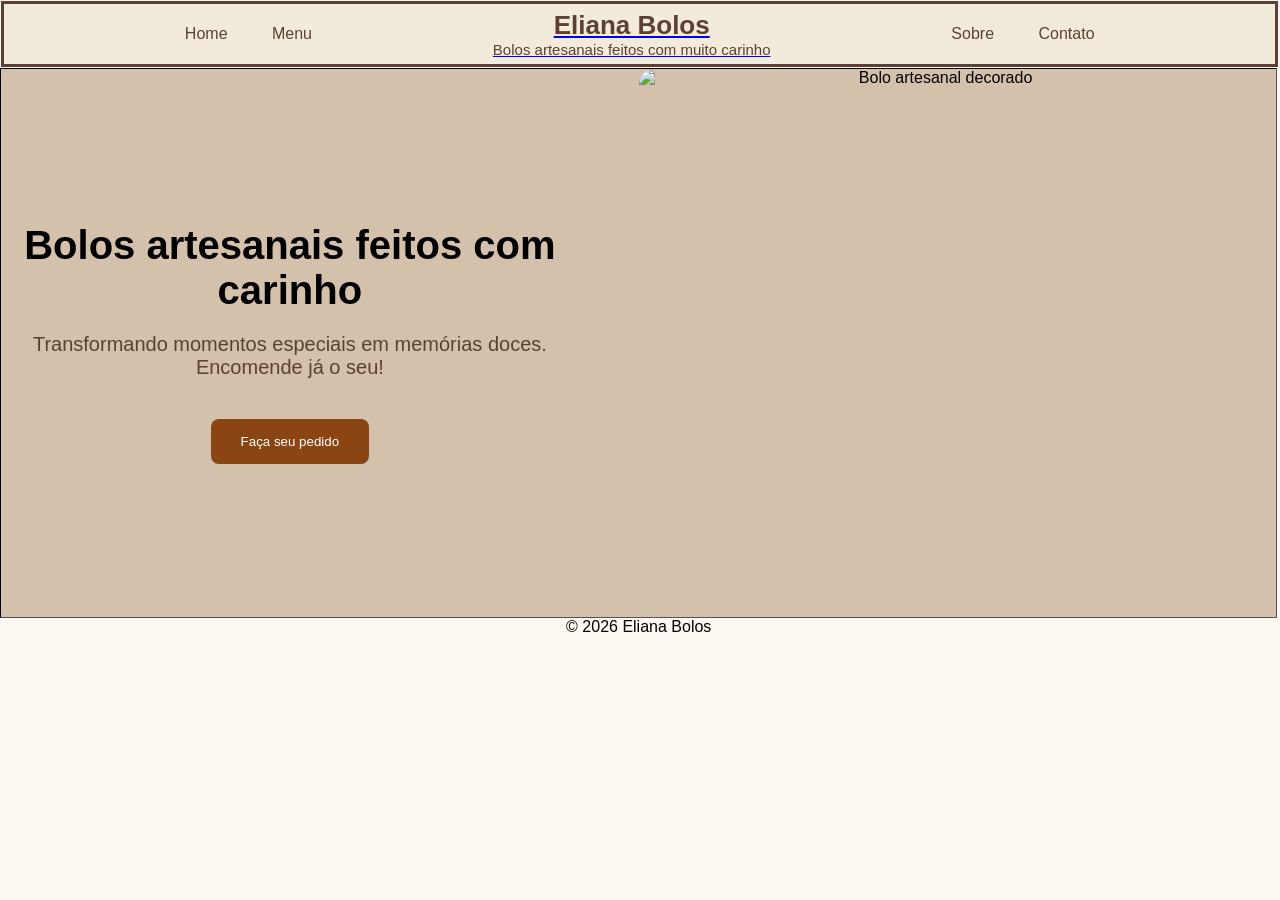
==== index.html @ c2b419b4 "Ajustes na hero section" ====
<!DOCTYPE html>
<html lang="pt-br">
<head>
    <meta charset="UTF-8">
    <meta name="viewport" content="width=device-width, initial-scale=1.0">
    <title>Eliana Bolos</title>
    <link rel="stylesheet" href="style.css">
</head>
<body>
    <header>
        <nav>
            <ul>
                <li>Home</li>
                <li>Menu</li>
            </ul>

            <div>
                <a href="index.html">
                <h1>Eliana Bolos</h1>
                <p id="subtitulo-menu">Bolos artesanais feitos com muito carinho</p>
                </a>
            </div>

            <ul>
                <li>Sobre</li>
                <li>Contato</li>
            </ul>
        </nav>
    </header>
    
    <main>

        <section class="hero">

            <div class="hero-text">

                <h2>Bolos artesanais feitos com carinho</h2>

                <p>
                    Transformando momentos especiais em memórias doces. <br>
                    Encomende já o seu!
                </p>

                <button>Faça seu pedido</button>

            </div>

            <img
                    src="https://images.unsplash.com/photo-1578985545062-69928b1d9587"
                    alt="Bolo artesanal decorado">

        </section>
    </main>

    <footer>© 2026 Eliana Bolos</footer>
    <script src="script.js"></script>
</body>
</html>
---- style.css ----
*{
    margin: 0;
    padding: 0;
    box-sizing: border-box;
    max-width: 100%;
}

h1{
    color: #5c4033;
    font-size: 26px;
}

#subtitulo-menu{
    font-size: 15px;
}

h2{
    font-size: 40px;
    margin-bottom: 20px;
}


p{
    color: #5c4033;
    font-size: 20px;
}

body {
    width: 99.8%;
    background-color: #fff8f3;
    font-family: Arial, sans-serif;
    text-align: center;
}

header{
    width: 100%;
    display: flex;
    align-items: center;
    border: 3px solid #5c4033 ;
    margin: 1px;

}

nav{
    height: 60px;
    width: 100%;
    display: flex;
    align-items: center;
    justify-content: space-evenly;
    background-color: #F2EBDB;
    color: #5c4033;

    li{
        display: inline;
        padding: 20px;
    }
}

main{
    width: 100%;
}

section{
    width: 100%;
    height: 550px;
    margin: 0 auto;
    text-align: center;
}

.hero{
    width: 100%;
    background-color: #cfbba2e3;
    display: flex;
    justify-content: space-between;
    align-items: center;
    gap: 60px;
    border: 1px inset black;
}

.hero-text{
    flex: 1;
    width: 50%;

    p , h2 , button {
        margin: 20px;
    }

}

.hero img{
    display: block;
    height: 100%;
    width: 50%;
    padding: 0px 40px 0px 0px;
    border-radius: 16px;
}

button {
  background-color: #8b4513;
  color: white;
  border: none;
  padding: 15px 30px;
  border-radius: 8px;
  cursor: pointer;
}
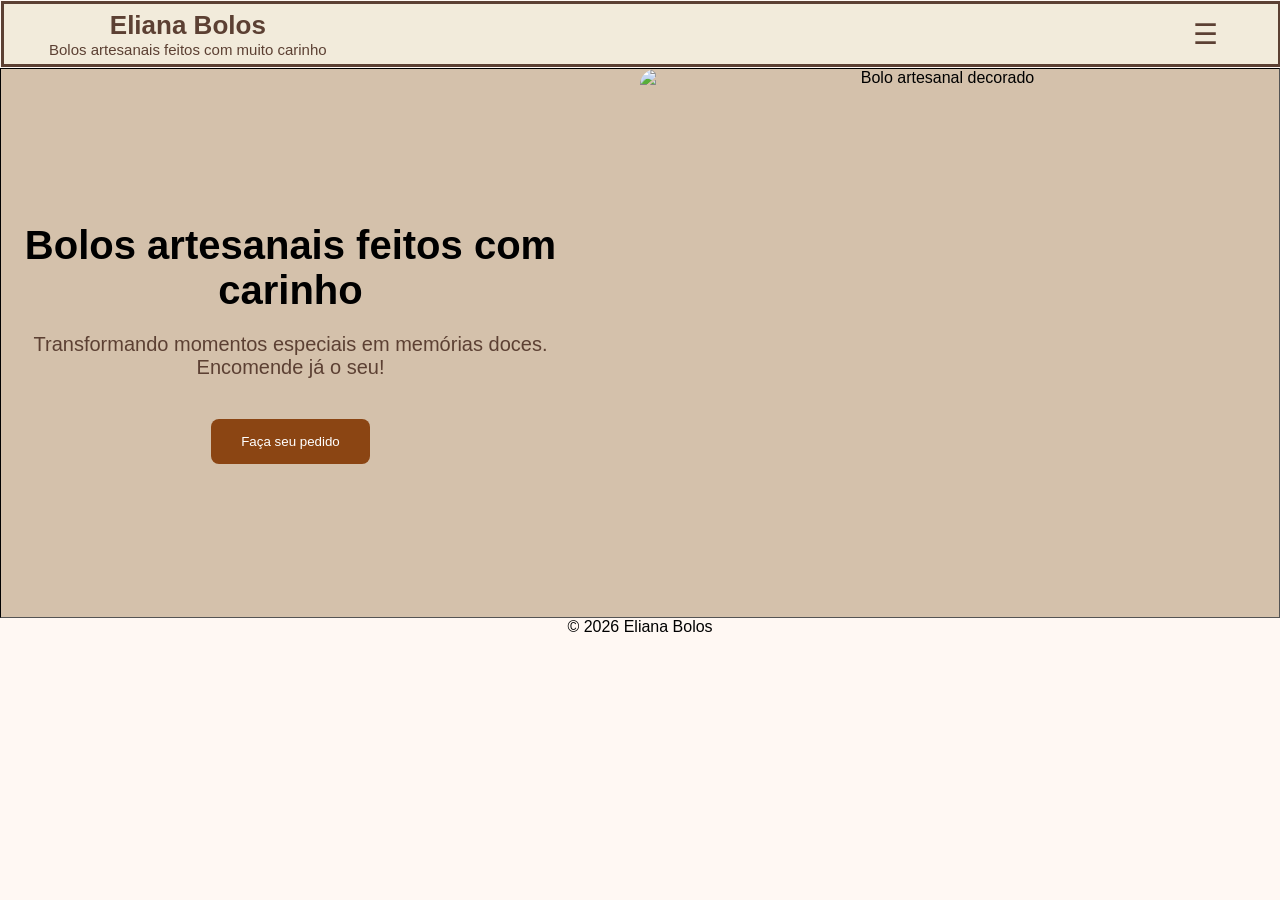
==== commit dac7b425: "Criação e alteração do menu" ====
--- a/index.html
+++ b/index.html
@@ -8,25 +8,32 @@
 </head>
 <body>
     <header>
-        <nav>
-            <ul>
-                <li>Home</li>
-                <li>Menu</li>
-            </ul>
+        <nav class="navbar">
 
-            <div>
+
+            <div class="logo">
                 <a href="index.html">
                 <h1>Eliana Bolos</h1>
                 <p id="subtitulo-menu">Bolos artesanais feitos com muito carinho</p>
                 </a>
             </div>
 
-            <ul>
-                <li>Sobre</li>
-                <li>Contato</li>
-            </ul>
+            <button class="menu-button">☰</button>
+
+            <div class="nav-links">
+
+                <ul>
+                    <li><a href="#">Home</a></li>
+                    <li><a href="#">Menu</a></li>
+                    <li><a href="#">Sobre</a></li>
+                    <li><a href="#">Contato</a></li>
+                </ul>
+
+            </div>
         </nav>
     </header>
+
+    <div class="overlay"></div>
     
     <main>
 
--- a/style.css
+++ b/style.css
@@ -2,16 +2,21 @@
     margin: 0;
     padding: 0;
     box-sizing: border-box;
-    max-width: 100%;
+}
+
+a{
+    text-decoration: none;
+    color: #5c4033;
+    transition: 0.3s;
+}
+
+a:hover{
+    color: #8b4513;;
 }
 
 h1{
     color: #5c4033;
     font-size: 26px;
-}
-
-#subtitulo-menu{
-    font-size: 15px;
 }
 
 h2{
@@ -26,10 +31,13 @@
 }
 
 body {
-    width: 99.8%;
     background-color: #fff8f3;
     font-family: Arial, sans-serif;
     text-align: center;
+}
+
+#subtitulo-menu{
+    font-size: 15px;
 }
 
 header{
@@ -45,15 +53,58 @@
     height: 60px;
     width: 100%;
     display: flex;
-    align-items: center;
-    justify-content: space-evenly;
     background-color: #F2EBDB;
     color: #5c4033;
+}
 
-    li{
-        display: inline;
-        padding: 20px;
-    }
+.logo {
+    display: inline-flex;
+    width: 100%;
+    align-items: center;
+    justify-content: space-between;
+    padding-left: 45px;
+}
+
+.nav-links {
+    display: none;
+}
+
+.nav-links ul {
+    display: flex;
+    gap: 20px;
+    list-style: none;
+}
+
+nav li{
+    display: inline;
+    padding: 20px;
+}
+
+
+button {
+  background-color: #8b4513;
+  color: white;
+  border: none;
+  padding: 15px 30px;
+  border-radius: 8px;
+  cursor: pointer;
+  transition: 0.3s;
+}
+
+button:hover {
+    background-color: #6f3410;
+    transform: scale(1.05s);
+}
+
+.overlay {
+    position: fixed;
+    inset: 0;
+    background-color: rgba(0,0,0,0.4);
+
+    opacity: 0;
+    pointer-events: none;
+
+    transition: 0.3s;
 }
 
 main{
@@ -71,7 +122,7 @@
     width: 100%;
     background-color: #cfbba2e3;
     display: flex;
-    justify-content: space-between;
+    justify-content: space-around;
     align-items: center;
     gap: 60px;
     border: 1px inset black;
@@ -80,11 +131,12 @@
 .hero-text{
     flex: 1;
     width: 50%;
+}
 
-    p , h2 , button {
-        margin: 20px;
-    }
-
+.hero-text p,
+.hero-text h2,
+.hero-text button {
+    margin: 20px;
 }
 
 .hero img{
@@ -95,11 +147,15 @@
     border-radius: 16px;
 }
 
-button {
-  background-color: #8b4513;
-  color: white;
-  border: none;
-  padding: 15px 30px;
-  border-radius: 8px;
-  cursor: pointer;
+
+.menu-button {
+    background: none;
+    border: none;
+    font-size: 28px;
+    color: #5c4033;
+    padding: 10px 10px;
+    margin-left: 20px;
+    position: relative;
+    justify-content: end;
+    margin-right: 50px;
 }
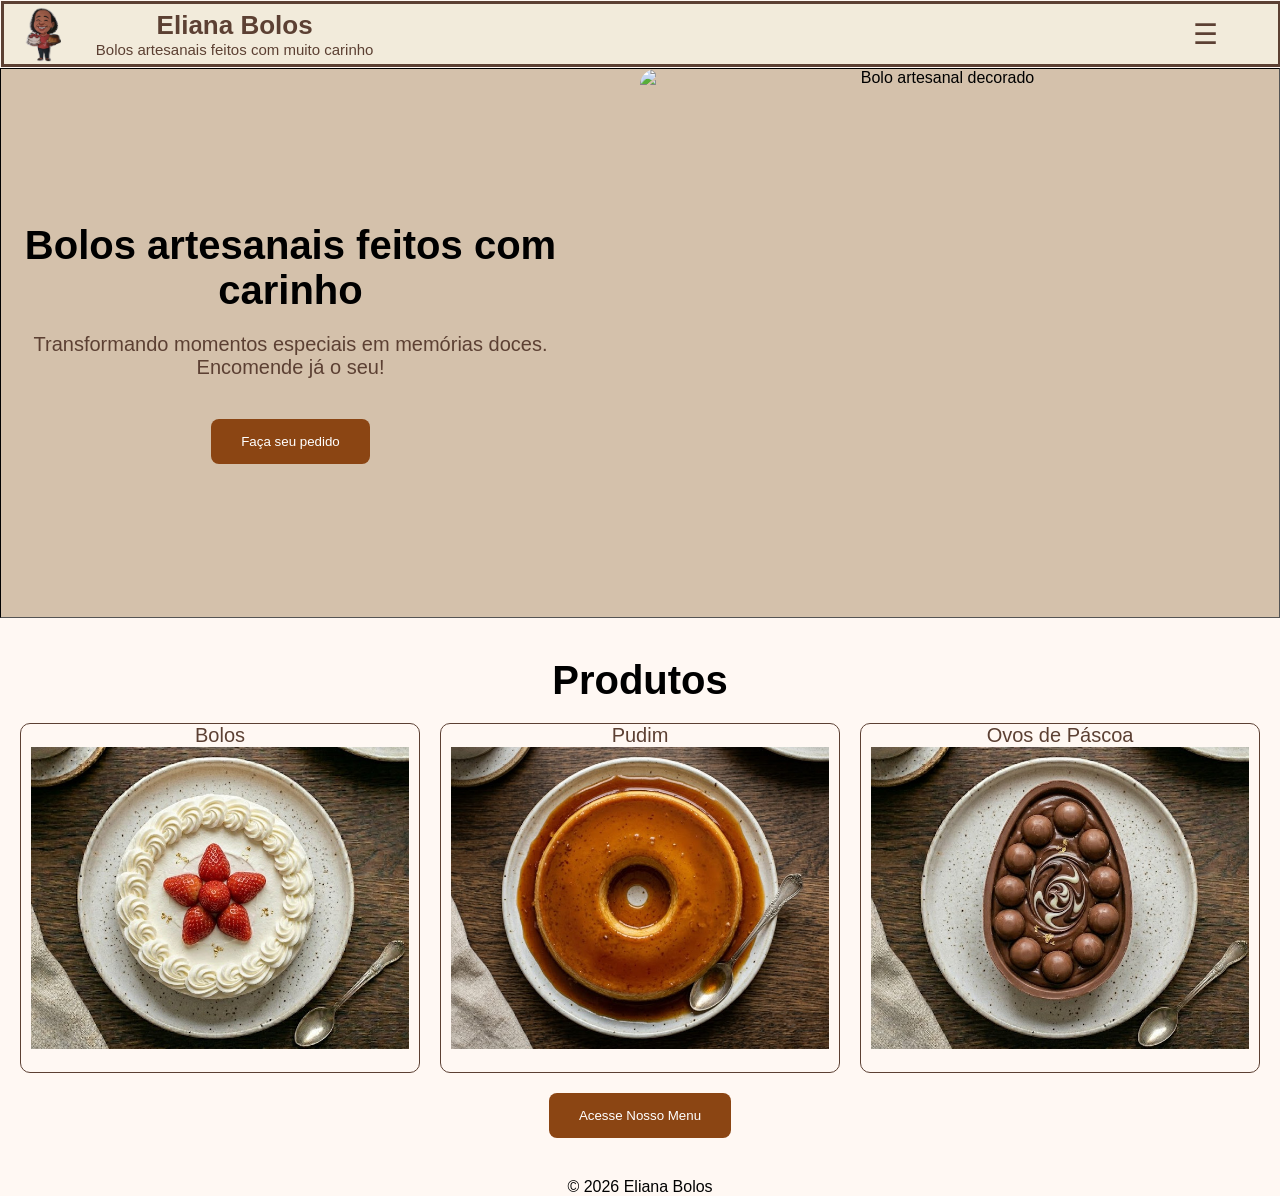
==== commit 0d2f99ee: "Adição da parte de produtos" ====
--- a/index.html
+++ b/index.html
@@ -11,12 +11,16 @@
         <nav class="navbar">
 
 
-            <div class="logo">
-                <a href="index.html">
-                <h1>Eliana Bolos</h1>
-                <p id="subtitulo-menu">Bolos artesanais feitos com muito carinho</p>
-                </a>
+            <div class="header-left">
+                <img class="img-logo" src="/assets/imagens/logo.png">
+                <div class="logo-text">
+                    <a href="index.html">
+                    <h1>Eliana Bolos</h1>
+                    <p id="subtitulo-menu">Bolos artesanais feitos com muito carinho</p>
+                    </a>
+                </div>
             </div>
+
 
             <button class="menu-button">☰</button>
 
@@ -57,6 +61,27 @@
                     alt="Bolo artesanal decorado">
 
         </section>
+
+        <div class="produtos">
+            <h2>Produtos</h2>
+            <div class="produtos-mural">
+                <div class="produto-item">
+                    <p>Bolos</p>
+                    <img src="/assets/imagens/bolo.jpg">
+                </div>
+                <div class="produto-item">
+                    <p>Pudim</p>
+                    <img src="/assets/imagens/pudim.jpg">
+                </div>
+                <div class="produto-item">
+                    <p>Ovos de Páscoa</p>
+                    <img src="/assets/imagens/ovo-pascoa.jpg">
+                </div>
+            </div>
+            <button>Acesse Nosso Menu</button>
+            
+        </div>
+
     </main>
 
     <footer>© 2026 Eliana Bolos</footer>
--- a/style.css
+++ b/style.css
@@ -57,12 +57,28 @@
     color: #5c4033;
 }
 
-.logo {
+.navbar {
+    display: flex;
+    justify-content: space-between;
+}
+
+.header-left {
     display: inline-flex;
+    align-items: center;
+    justify-content: center;
+}
+
+.logo-text {
+    display: inline-flex;
     width: 100%;
     align-items: center;
     justify-content: space-between;
-    padding-left: 45px;
+    padding-left: 35px;
+}
+
+.img-logo {
+    height: 55px;
+    padding-left: 20px;
 }
 
 .nav-links {
@@ -158,4 +174,28 @@
     position: relative;
     justify-content: end;
     margin-right: 50px;
-}+}
+
+.produtos {
+    margin: 40px;
+}
+
+
+.produtos-mural {
+  display: flex;
+  gap: 20px;
+  padding-bottom: 20px;
+  justify-content: center;
+}
+
+.produto-item {
+  padding: 0px 10px;
+  flex: 0 0 400px;
+  height: 350px;
+  border: #5c4033 solid 1px;
+  border-radius: 10px;
+}
+
+.produto-item img {
+  width: 100%;
+}
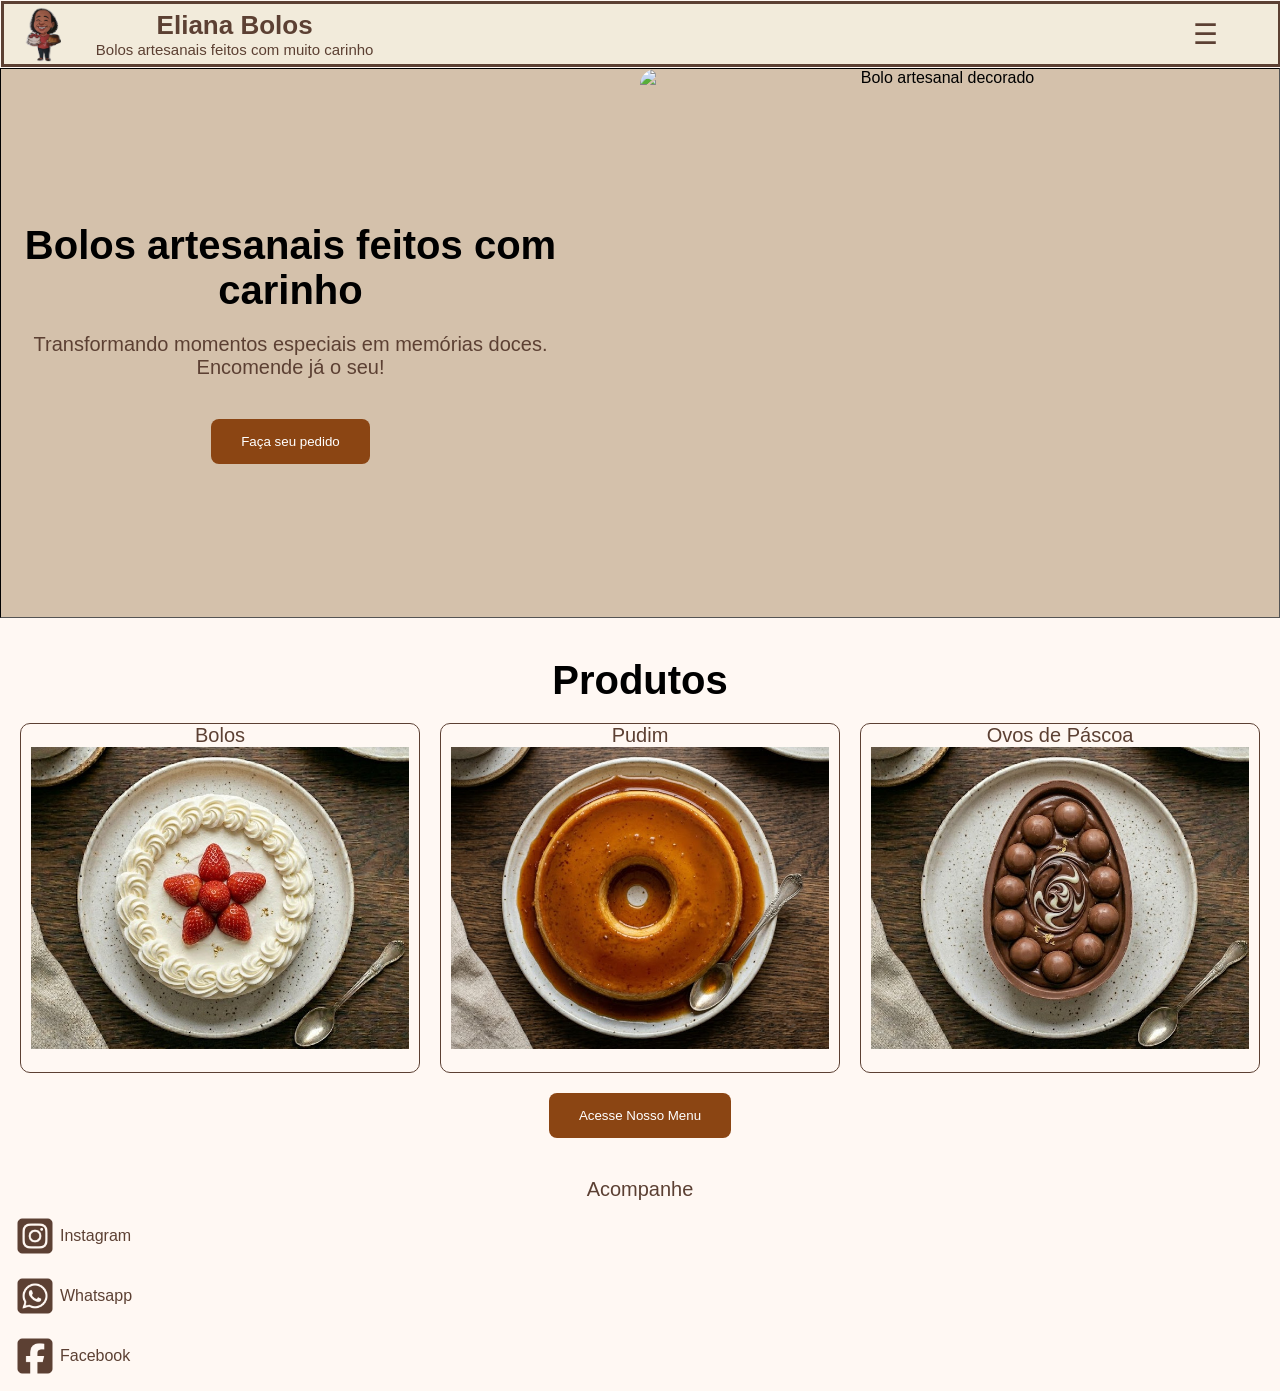
==== commit d7a2345f: "Criação do footer" ====
--- a/index.html
+++ b/index.html
@@ -84,7 +84,26 @@
 
     </main>
 
-    <footer>© 2026 Eliana Bolos</footer>
+    <footer>
+        <div class="">
+            <p>Acompanhe</p>
+            <div class="redes-sociais">
+                <div class="link-rede">
+                    <img src="/assets/icons/insta.png">
+                    <a href="">Instagram</a>
+                </div>
+                <div class="link-rede">
+                    <img src="/assets/icons/whatsapp.png">
+                    <a href="">Whatsapp</a>
+                </div>
+                <div class="link-rede">
+                    <img src="/assets/icons/facebook.png">
+                    <a href="">Facebook</a>
+                </div>
+            </div>
+
+        </div>
+    </footer>
     <script src="script.js"></script>
 </body>
 </html>
--- a/style.css
+++ b/style.css
@@ -199,3 +199,22 @@
 .produto-item img {
   width: 100%;
 }
+
+.redes-sociais {
+    justify-content: center;
+}
+
+.link-rede {
+    display: flex;
+    width: 50px;
+    aspect-ratio: 1/1;
+    margin: 10px;
+    align-items: center;
+}
+
+.link-rede img {
+    width: 50px;
+}
+
+
+
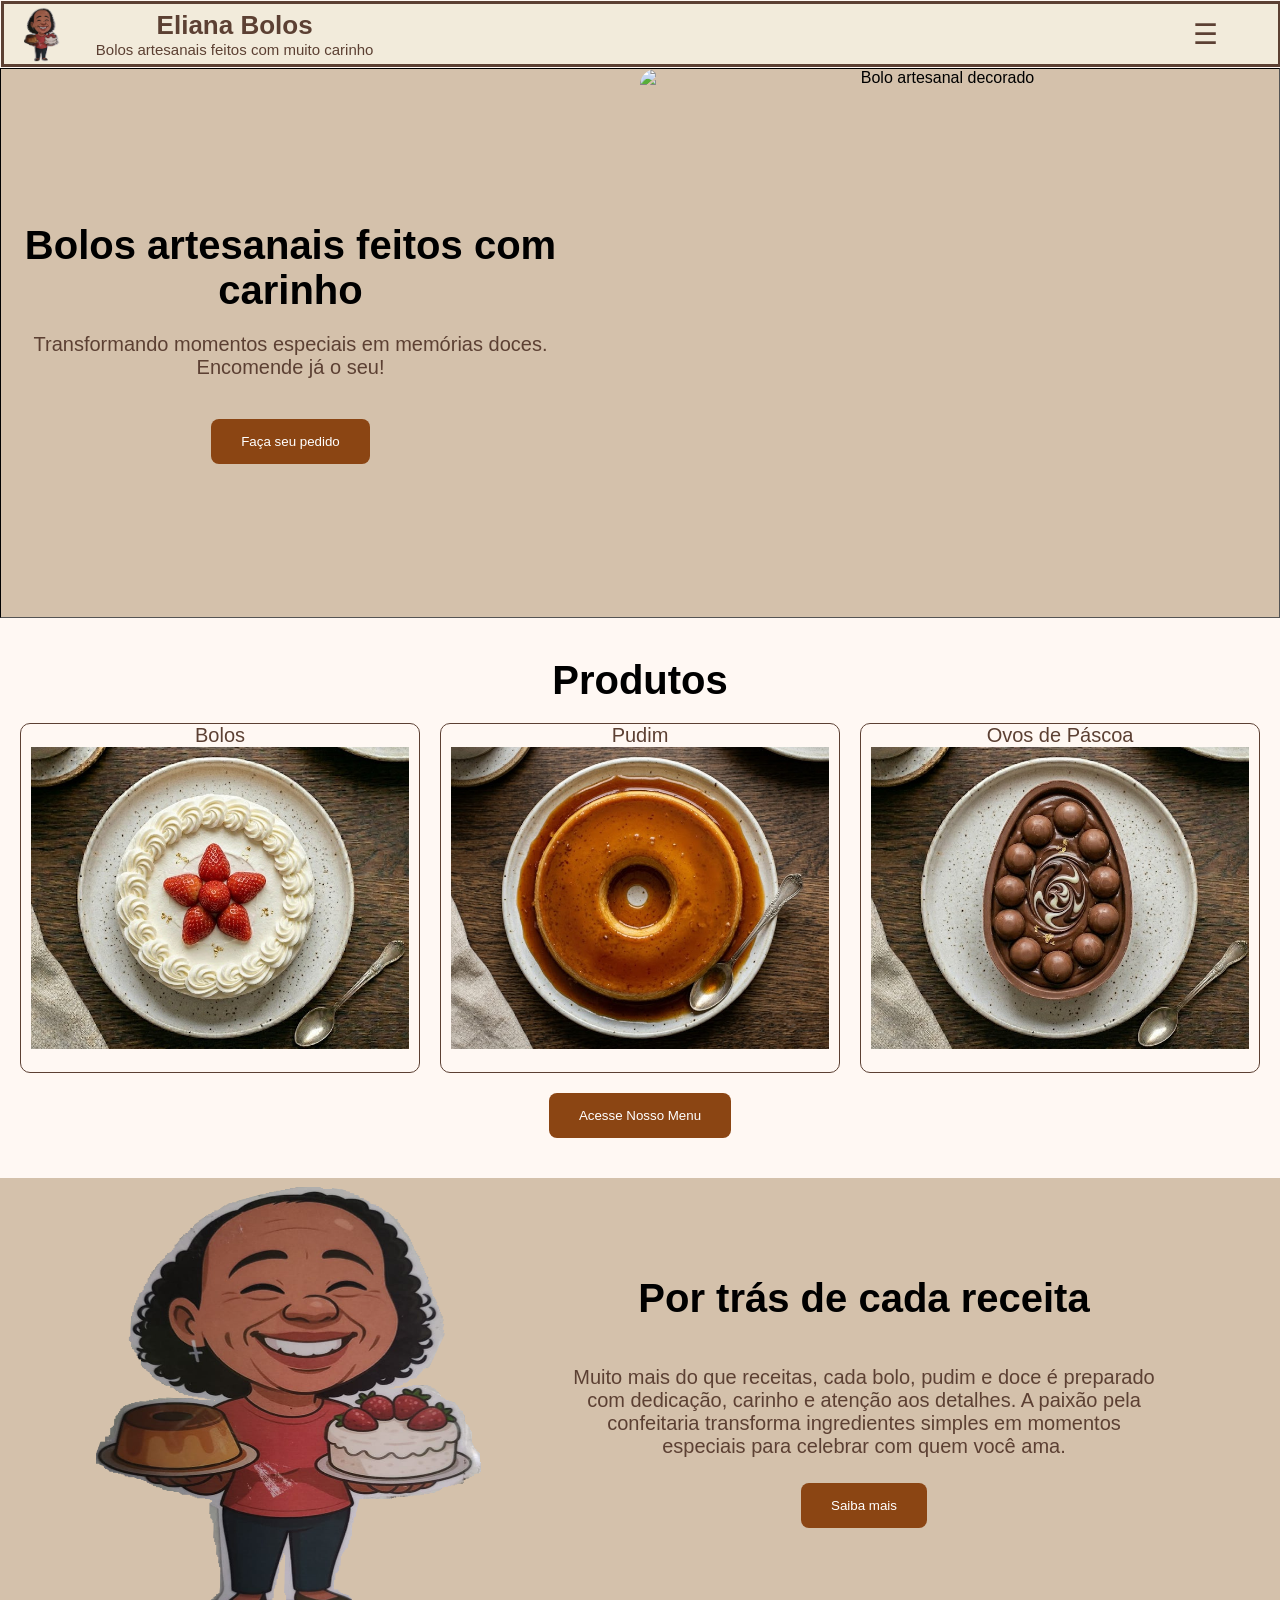
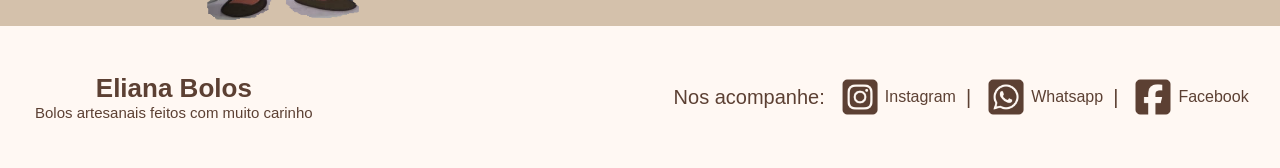
==== commit 930cddc6: "Criação da parte sobre da home page e ajustes no footer" ====
--- a/index.html
+++ b/index.html
@@ -12,7 +12,7 @@
 
 
             <div class="header-left">
-                <img class="img-logo" src="/assets/imagens/logo.png">
+                <img class="img-logo" src="/assets/imagens/logo-invertida.png">
                 <div class="logo-text">
                     <a href="index.html">
                     <h1>Eliana Bolos</h1>
@@ -79,23 +79,52 @@
                 </div>
             </div>
             <button>Acesse Nosso Menu</button>
+        </div>
             
+        <div class="sobre">
+
+                <img
+                    src="/assets/imagens/logo-invertida.png"
+                    alt="Bolo artesanal decorado">
+
+            <div class="sobre-text">
+
+                <h2>Por trás de cada receita</h2>
+
+                <p class="sobre-p">
+                    Muito mais do que receitas, cada bolo, pudim e doce é preparado com dedicação, 
+                    carinho e atenção aos detalhes. A paixão pela confeitaria transforma ingredientes 
+                    simples em momentos especiais para celebrar com quem você ama.
+                </p>
+
+                <button>Saiba mais</button>
+
+        <div>
+
         </div>
-
     </main>
-
     <footer>
-        <div class="">
-            <p>Acompanhe</p>
+        <div class="header-left">
+                <div class="logo-text">
+                    <a href="index.html">
+                    <h1>Eliana Bolos</h1>
+                    <p id="subtitulo-menu">Bolos artesanais feitos com muito carinho</p>
+                    </a>
+                </div>
+            </div>
+        <div class="acompanhe">
             <div class="redes-sociais">
+                <p>Nos acompanhe:</p>
                 <div class="link-rede">
                     <img src="/assets/icons/insta.png">
                     <a href="">Instagram</a>
                 </div>
+                <p>|</p>
                 <div class="link-rede">
                     <img src="/assets/icons/whatsapp.png">
                     <a href="">Whatsapp</a>
                 </div>
+                <p>|</p>
                 <div class="link-rede">
                     <img src="/assets/icons/facebook.png">
                     <a href="">Facebook</a>
@@ -103,6 +132,10 @@
             </div>
 
         </div>
+
+
+
+    </div>   
     </footer>
     <script src="script.js"></script>
 </body>
--- a/style.css
+++ b/style.css
@@ -200,21 +200,59 @@
   width: 100%;
 }
 
+.sobre {
+    display: flex;
+    justify-content: center;
+    align-items: center;
+    background-color: #cfbba2e3 ;
+}
+
+.sobre img {
+    display: block;
+    width: 35%;
+    aspect-ratio: 1/1;
+    padding: 0px 40px 0px 0px;
+    border-radius: 16px;
+}
+
+
+.sobre-text{
+    width: 50%;
+}
+
+.sobre-p{
+    padding: 25px;
+}
+
+footer {
+    display: flex;
+    gap: 50px;
+}
+
+.acompanhe{
+    display: flex;
+    width: 70%;
+}
+
 .redes-sociais {
-    justify-content: center;
+    display: flex;
+    justify-content: flex-end;
+    align-items: center;
+    width: 100%;
 }
 
 .link-rede {
     display: flex;
-    width: 50px;
     aspect-ratio: 1/1;
     margin: 10px;
     align-items: center;
 }
 
 .link-rede img {
-    width: 50px;
-}
-
-
-
+    height: 50px;
+    aspect-ratio: 1/1;
+}
+
+
+
+
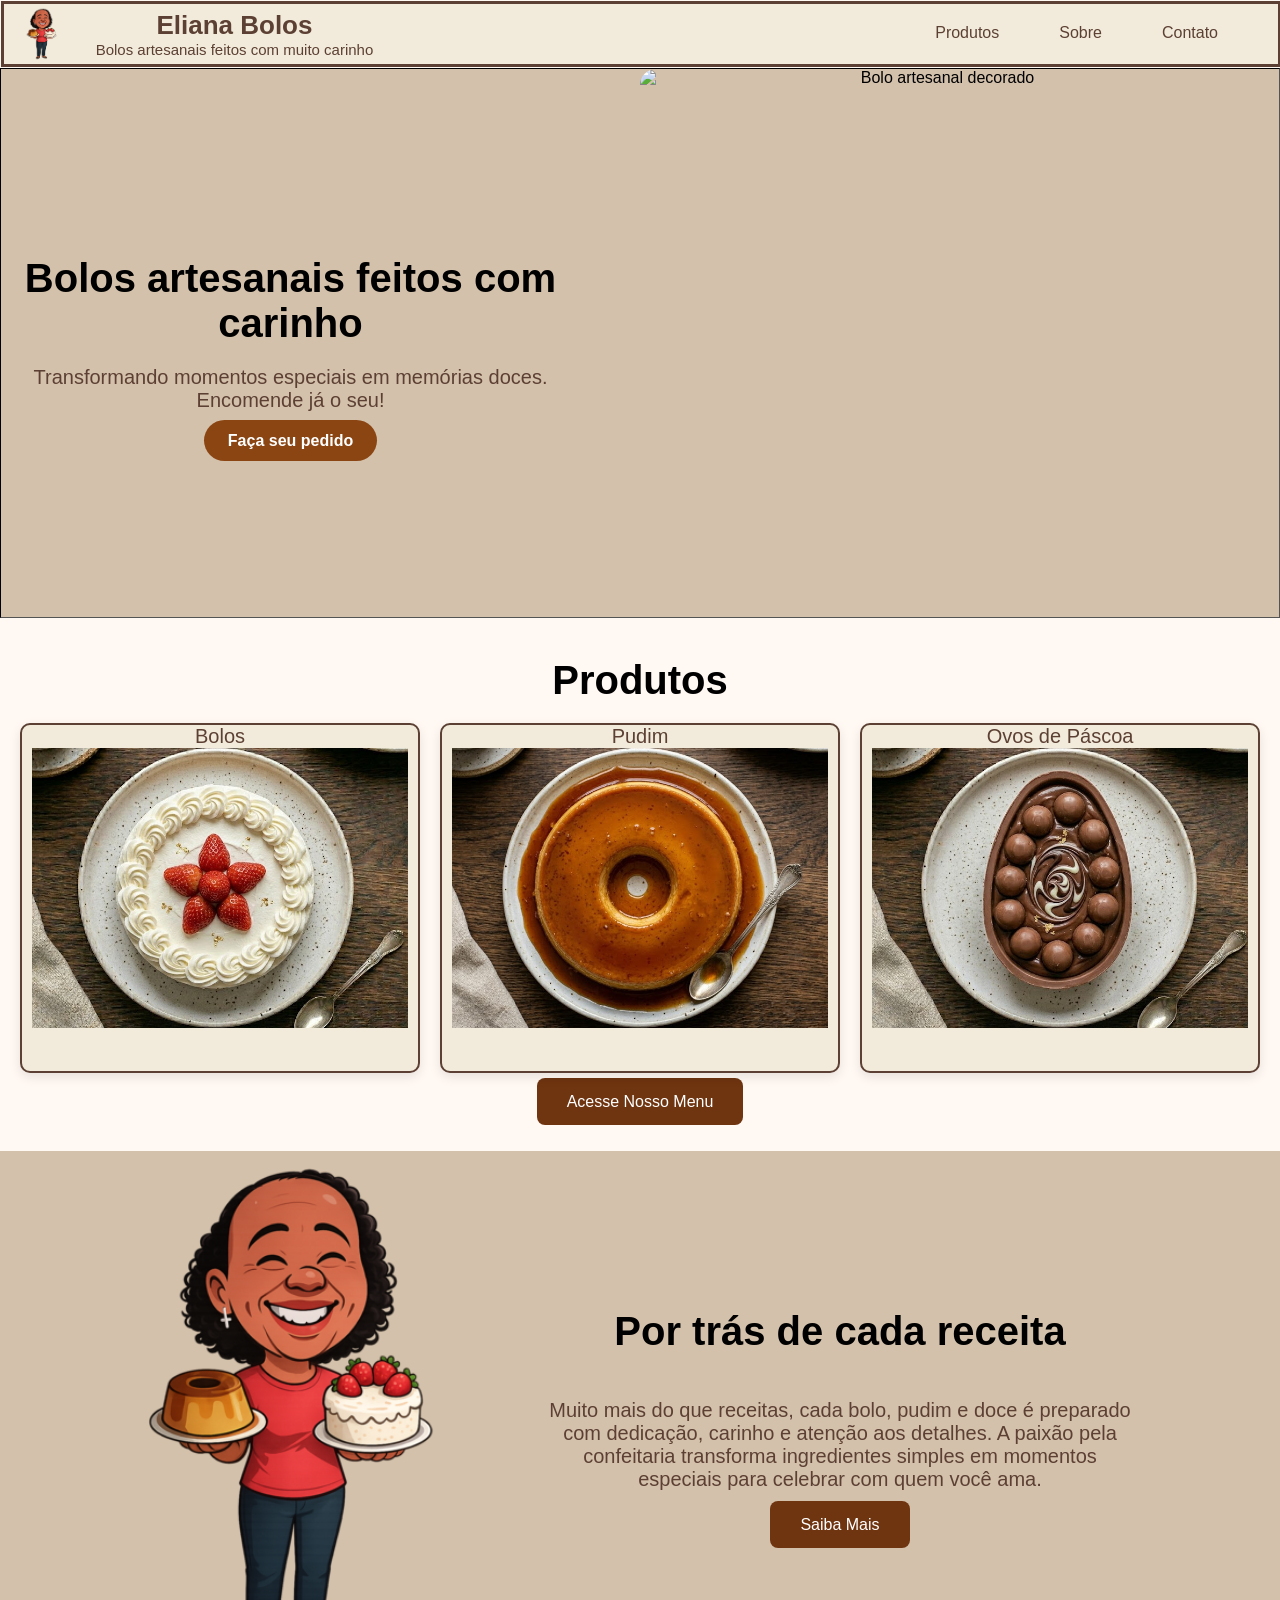
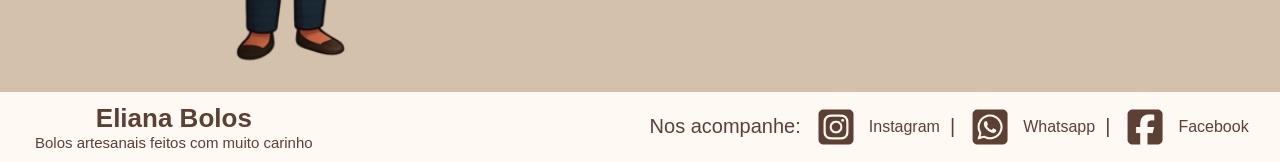
==== commit f46d922b: "Teste erro nas imagens" ====
--- a/index.html
+++ b/index.html
@@ -12,7 +12,7 @@
 
 
             <div class="header-left">
-                <img class="img-logo" src="/assets/imagens/logo-invertida.png">
+                <img class="img-logo" src="assets/imagens/logo-invertida.png">
                 <div class="logo-text">
                     <a href="index.html">
                     <h1>Eliana Bolos</h1>
@@ -21,16 +21,12 @@
                 </div>
             </div>
 
-
-            <button class="menu-button">☰</button>
-
             <div class="nav-links">
 
                 <ul>
-                    <li><a href="#">Home</a></li>
-                    <li><a href="#">Menu</a></li>
-                    <li><a href="#">Sobre</a></li>
-                    <li><a href="#">Contato</a></li>
+                    <li><a href="/produtos.html">Produtos</a></li>
+                    <li><a href="/sobre.html">Sobre</a></li>
+                    <li><a href="/contato.html">Contato</a></li>
                 </ul>
 
             </div>
@@ -52,7 +48,7 @@
                     Encomende já o seu!
                 </p>
 
-                <button>Faça seu pedido</button>
+                <a class="btn" href="https://wa.me/5511963401488" id="faca-encomenda-btn">Faça seu pedido</a>
 
             </div>
 
@@ -78,7 +74,7 @@
                     <img src="/assets/imagens/ovo-pascoa.jpg">
                 </div>
             </div>
-            <button>Acesse Nosso Menu</button>
+            <a class="btn" href="/produtos.html">Acesse Nosso Menu</a>
         </div>
             
         <div class="sobre">
@@ -97,8 +93,7 @@
                     simples em momentos especiais para celebrar com quem você ama.
                 </p>
 
-                <button>Saiba mais</button>
-
+                <a class="btn" href="/sobre.html">Saiba Mais</a>
         <div>
 
         </div>
@@ -117,24 +112,21 @@
                 <p>Nos acompanhe:</p>
                 <div class="link-rede">
                     <img src="/assets/icons/insta.png">
-                    <a href="">Instagram</a>
+                    <a href="https://www.instagram.com/elianajailton?igsh=ZmxlNzIwdDFndnB1">Instagram</a>
                 </div>
                 <p>|</p>
                 <div class="link-rede">
                     <img src="/assets/icons/whatsapp.png">
-                    <a href="">Whatsapp</a>
+                    <a href="https://wa.me/5511963401488">Whatsapp</a>
                 </div>
                 <p>|</p>
                 <div class="link-rede">
                     <img src="/assets/icons/facebook.png">
-                    <a href="">Facebook</a>
+                    <a href="https://www.facebook.com/share/1GC1g5iLDi/">Facebook</a>
                 </div>
             </div>
 
         </div>
-
-
-
     </div>   
     </footer>
     <script src="script.js"></script>
--- a/style.css
+++ b/style.css
@@ -1,3 +1,5 @@
+/* ============= Elementos Básicos ============== */
+
 *{
     margin: 0;
     padding: 0;
@@ -36,6 +38,8 @@
     text-align: center;
 }
 
+/* ============= Parte Superior ================= */
+
 #subtitulo-menu{
     font-size: 15px;
 }
@@ -69,7 +73,10 @@
 }
 
 .logo-text {
-    display: inline-flex;
+    display: flex;
+    flex-direction: column;
+    align-items: flex-start;
+    padding-left: 15px;
     width: 100%;
     align-items: center;
     justify-content: space-between;
@@ -81,14 +88,11 @@
     padding-left: 20px;
 }
 
-.nav-links {
-    display: none;
-}
-
 .nav-links ul {
     display: flex;
     gap: 20px;
     list-style: none;
+    padding-right: 40px ;
 }
 
 nav li{
@@ -97,7 +101,7 @@
 }
 
 
-button {
+button, .btn {
   background-color: #8b4513;
   color: white;
   border: none;
@@ -107,9 +111,9 @@
   transition: 0.3s;
 }
 
-button:hover {
+.btn,button:hover {
     background-color: #6f3410;
-    transform: scale(1.05s);
+    transform: scale(1.05);
 }
 
 .overlay {
@@ -122,6 +126,8 @@
 
     transition: 0.3s;
 }
+
+/* ============== Hero section ============== */
 
 main{
     width: 100%;
@@ -163,18 +169,7 @@
     border-radius: 16px;
 }
 
-
-.menu-button {
-    background: none;
-    border: none;
-    font-size: 28px;
-    color: #5c4033;
-    padding: 10px 10px;
-    margin-left: 20px;
-    position: relative;
-    justify-content: end;
-    margin-right: 50px;
-}
+/* ============== Home Produtos ================= */
 
 .produtos {
     margin: 40px;
@@ -192,13 +187,74 @@
   padding: 0px 10px;
   flex: 0 0 400px;
   height: 350px;
-  border: #5c4033 solid 1px;
+  cursor: pointer;
+  transition: 0.3s;
+  background-color: #F2EBDB;
+  box-shadow: 0 4px 12px rgba(0,0,0,0.1);
+  border: #5c4033 solid 2px;
   border-radius: 10px;
+  position: relative;
+}
+
+.produto-item:hover {
+    transform: translateY(-5px);
 }
 
 .produto-item img {
-  width: 100%;
-}
+    width: 100%;
+    height: 280px;
+    object-fit: cover;
+}
+
+.produto{
+    max-width: 1000px;
+    margin: 0 auto 60px;
+    margin-top: 10px;
+    padding: 40px;
+    background-color: #f3d3a2;
+    border-radius: 20px;
+    border: 3px solid #8b4513;
+    box-shadow: 0 4px 12px rgba(0,0,0,0.08);
+}
+
+.produto h3{
+    text-align: center;
+    font-size: 2.8rem;
+    color: #5c4033;
+    margin-bottom: 10px;
+}
+
+.produto-item.ativo{
+    border: 4px solid #8b4513;
+
+    box-shadow: 0 8px 20px rgba(0,0,0,0.15);
+}
+
+.produto-item.ativo::after{
+    content: "";
+
+    position: absolute;
+
+    left: 50%;
+
+    bottom: -20px;
+
+    transform: translateX(-50%);
+
+    width: 0;
+    height: 0;
+
+    border-left: 15px solid transparent;
+    border-right: 15px solid transparent;
+
+    border-top: 20px solid #8b4513;
+}
+
+.inativo {
+    display: none;
+}
+
+/* ============= Home Sobre ============== */
 
 .sobre {
     display: flex;
@@ -209,8 +265,8 @@
 
 .sobre img {
     display: block;
-    width: 35%;
-    aspect-ratio: 1/1;
+    width: 400px;
+    justify-self: center;
     padding: 0px 40px 0px 0px;
     border-radius: 16px;
 }
@@ -224,6 +280,186 @@
     padding: 25px;
 }
 
+/* =============== PÁGINA PRODUTOS ==================== */
+
+.produto{
+    max-width: 1000px;
+    margin: 30px auto;
+    padding: 40px 20px;
+}
+
+.produto h3{
+    text-align: center;
+    font-size: 2.5rem;
+    margin-bottom: 15px;
+    color: #5c4033;
+}
+
+.produto h4{
+    text-align: center;
+    font-size: 1.4rem;
+    margin: 40px 0 20px;
+    color: #5c4033;
+}
+
+.preco{
+    width: fit-content;
+    margin: 0 auto 40px;
+    padding: 12px 24px;
+    background-color: #8b4513;
+    color: white;
+    font-weight: bold;
+    border-radius: 999px;
+}
+
+.produtos-ul{
+    display: flex;
+    flex-wrap: wrap;
+    justify-content: center;
+    gap: 30px;
+    list-style: none;
+    padding: 0 0 40px 0;
+}
+
+.produtos-li{
+    width: 320px;
+    display: flex;
+    flex-direction: column;
+    align-items: center;
+    background-color: #F2EBDB;
+    border-radius: 15px;
+    overflow: hidden;
+    cursor: pointer;
+    transition: 0.3s;
+    box-shadow: 0 4px 12px rgba(0,0,0,0.1);
+}
+
+.produtos-li:hover{
+    transform: translateY(-8px);
+}
+
+.produtos-li img{
+    width: 100%;
+    height: 220px;
+    object-fit: cover;
+    display: block;
+}
+
+.produtos-li p{
+    padding: 20px;
+    font-size: 18px;
+    font-weight: bold;
+    text-align: center;
+    color: #5c4033;
+}
+
+#faca-encomenda-btn{
+    width: fit-content;
+    margin: 0 auto 40px;
+    padding: 12px 24px;
+    background-color: #8b4513;
+    color: white ;
+    font-weight: bold;
+    border-radius: 999px;
+}
+
+#faca-encomenda-btn:hover {
+    background-color: #6f3410;
+    transform: translateY(-8px);
+}
+
+/* ============== Sobre ================ */
+
+.sobre-completo{
+    max-width: 1200px;
+
+    margin: 60px auto;
+
+    padding: 40px;
+
+    display: flex;
+
+    align-items: center;
+
+    gap: 50px;
+}
+
+.sobre-completo img{
+    width: 350px;
+
+    border-radius: 20px;
+}
+
+.sobre-completo-texto{
+    text-align: left;
+}
+
+.sobre-completo-texto p{
+    margin-bottom: 20px;
+
+    line-height: 1.7;
+}
+
+/* =============== Contato ================ */
+
+.contato{
+    max-width: 1200px;
+
+    margin: 60px auto;
+
+    padding: 40px;
+
+    text-align: center;
+}
+
+.contato-descricao{
+    margin-bottom: 40px;
+}
+
+.contato-grid{
+    display: grid;
+
+    grid-template-columns: repeat(auto-fit, minmax(250px, 1fr));
+
+    gap: 25px;
+
+    margin-bottom: 40px;
+}
+
+.contato-card{
+    background-color: #F2EBDB;
+
+    padding: 30px;
+
+    border-radius: 20px;
+
+    text-decoration: none;
+
+    color: #5c4033;
+
+    transition: 0.3s;
+
+    box-shadow: 0 4px 12px rgba(0,0,0,0.08);
+}
+
+.contato-card:hover{
+    transform: translateY(-5px);
+}
+
+.contato-card img{
+    width: 70px;
+
+    margin-bottom: 15px;
+}
+
+.contato-card h3{
+    margin-bottom: 10px;
+}
+
+
+
+/* ============== Footer =============== */
+
 footer {
     display: flex;
     gap: 50px;
@@ -243,7 +479,8 @@
 
 .link-rede {
     display: flex;
-    aspect-ratio: 1/1;
+    align-items: center;
+    gap: 8px;
     margin: 10px;
     align-items: center;
 }
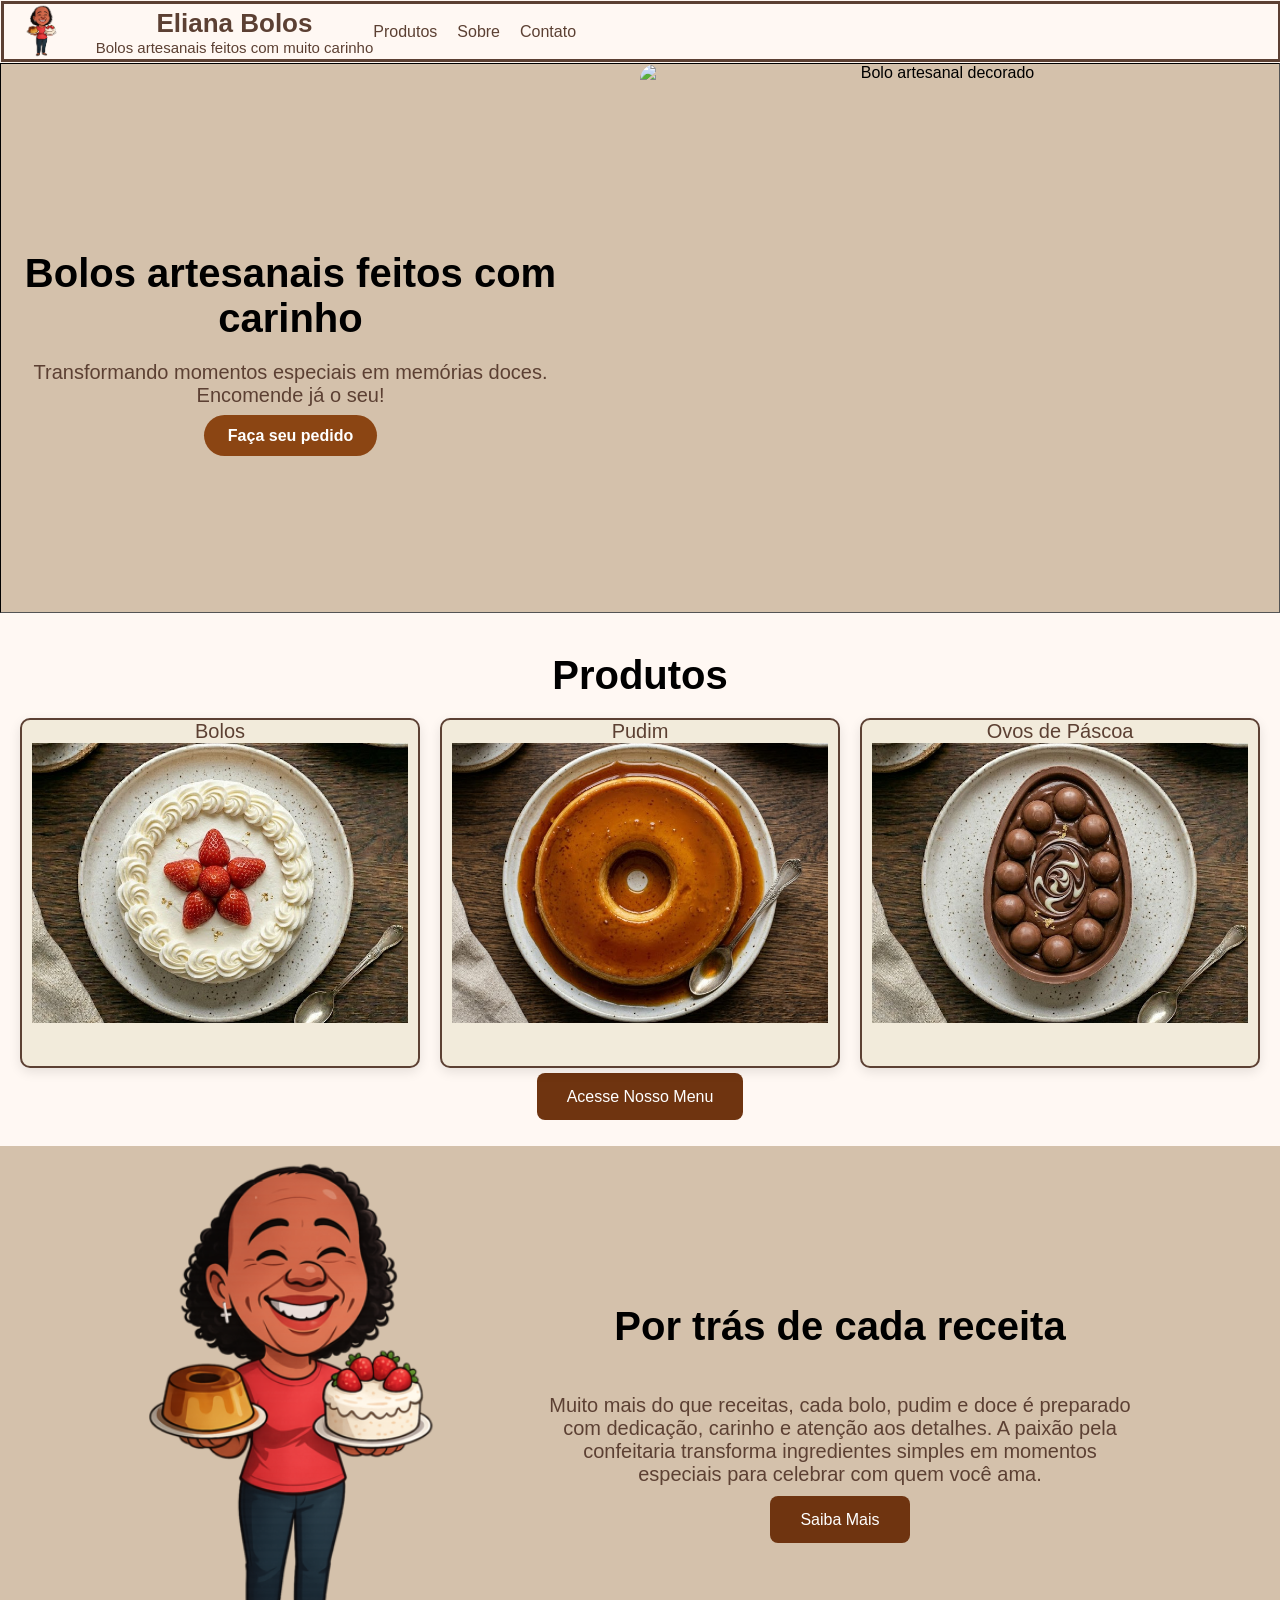
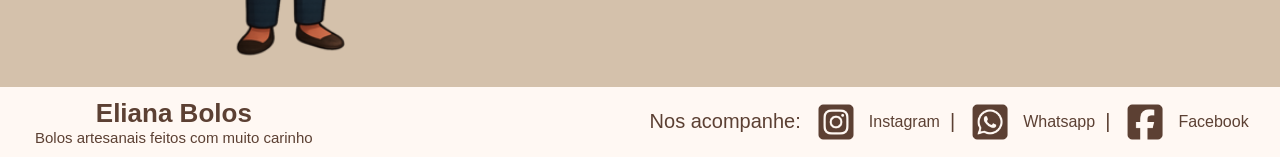
==== commit 534155be: "Tentaiva de correção de links de imagens" ====
--- a/index.html
+++ b/index.html
@@ -8,9 +8,6 @@
 </head>
 <body>
     <header>
-        <nav class="navbar">
-
-
             <div class="header-left">
                 <img class="img-logo" src="assets/imagens/logo-invertida.png">
                 <div class="logo-text">
@@ -63,15 +60,15 @@
             <div class="produtos-mural">
                 <div class="produto-item">
                     <p>Bolos</p>
-                    <img src="/assets/imagens/bolo.jpg">
+                    <img src="assets/imagens/bolo.jpg">
                 </div>
                 <div class="produto-item">
                     <p>Pudim</p>
-                    <img src="/assets/imagens/pudim.jpg">
+                    <img src="assets/imagens/pudim.jpg">
                 </div>
                 <div class="produto-item">
                     <p>Ovos de Páscoa</p>
-                    <img src="/assets/imagens/ovo-pascoa.jpg">
+                    <img src="assets/imagens/ovo-pascoa.jpg">
                 </div>
             </div>
             <a class="btn" href="/produtos.html">Acesse Nosso Menu</a>
@@ -80,7 +77,7 @@
         <div class="sobre">
 
                 <img
-                    src="/assets/imagens/logo-invertida.png"
+                    src="assets/imagens/logo-invertida.png"
                     alt="Bolo artesanal decorado">
 
             <div class="sobre-text">
@@ -111,17 +108,17 @@
             <div class="redes-sociais">
                 <p>Nos acompanhe:</p>
                 <div class="link-rede">
-                    <img src="/assets/icons/insta.png">
+                    <img src="assets/icons/insta.png">
                     <a href="https://www.instagram.com/elianajailton?igsh=ZmxlNzIwdDFndnB1">Instagram</a>
                 </div>
                 <p>|</p>
                 <div class="link-rede">
-                    <img src="/assets/icons/whatsapp.png">
+                    <img src="assets/icons/whatsapp.png">
                     <a href="https://wa.me/5511963401488">Whatsapp</a>
                 </div>
                 <p>|</p>
                 <div class="link-rede">
-                    <img src="/assets/icons/facebook.png">
+                    <img src="assets/icons/facebook.png">
                     <a href="https://www.facebook.com/share/1GC1g5iLDi/">Facebook</a>
                 </div>
             </div>
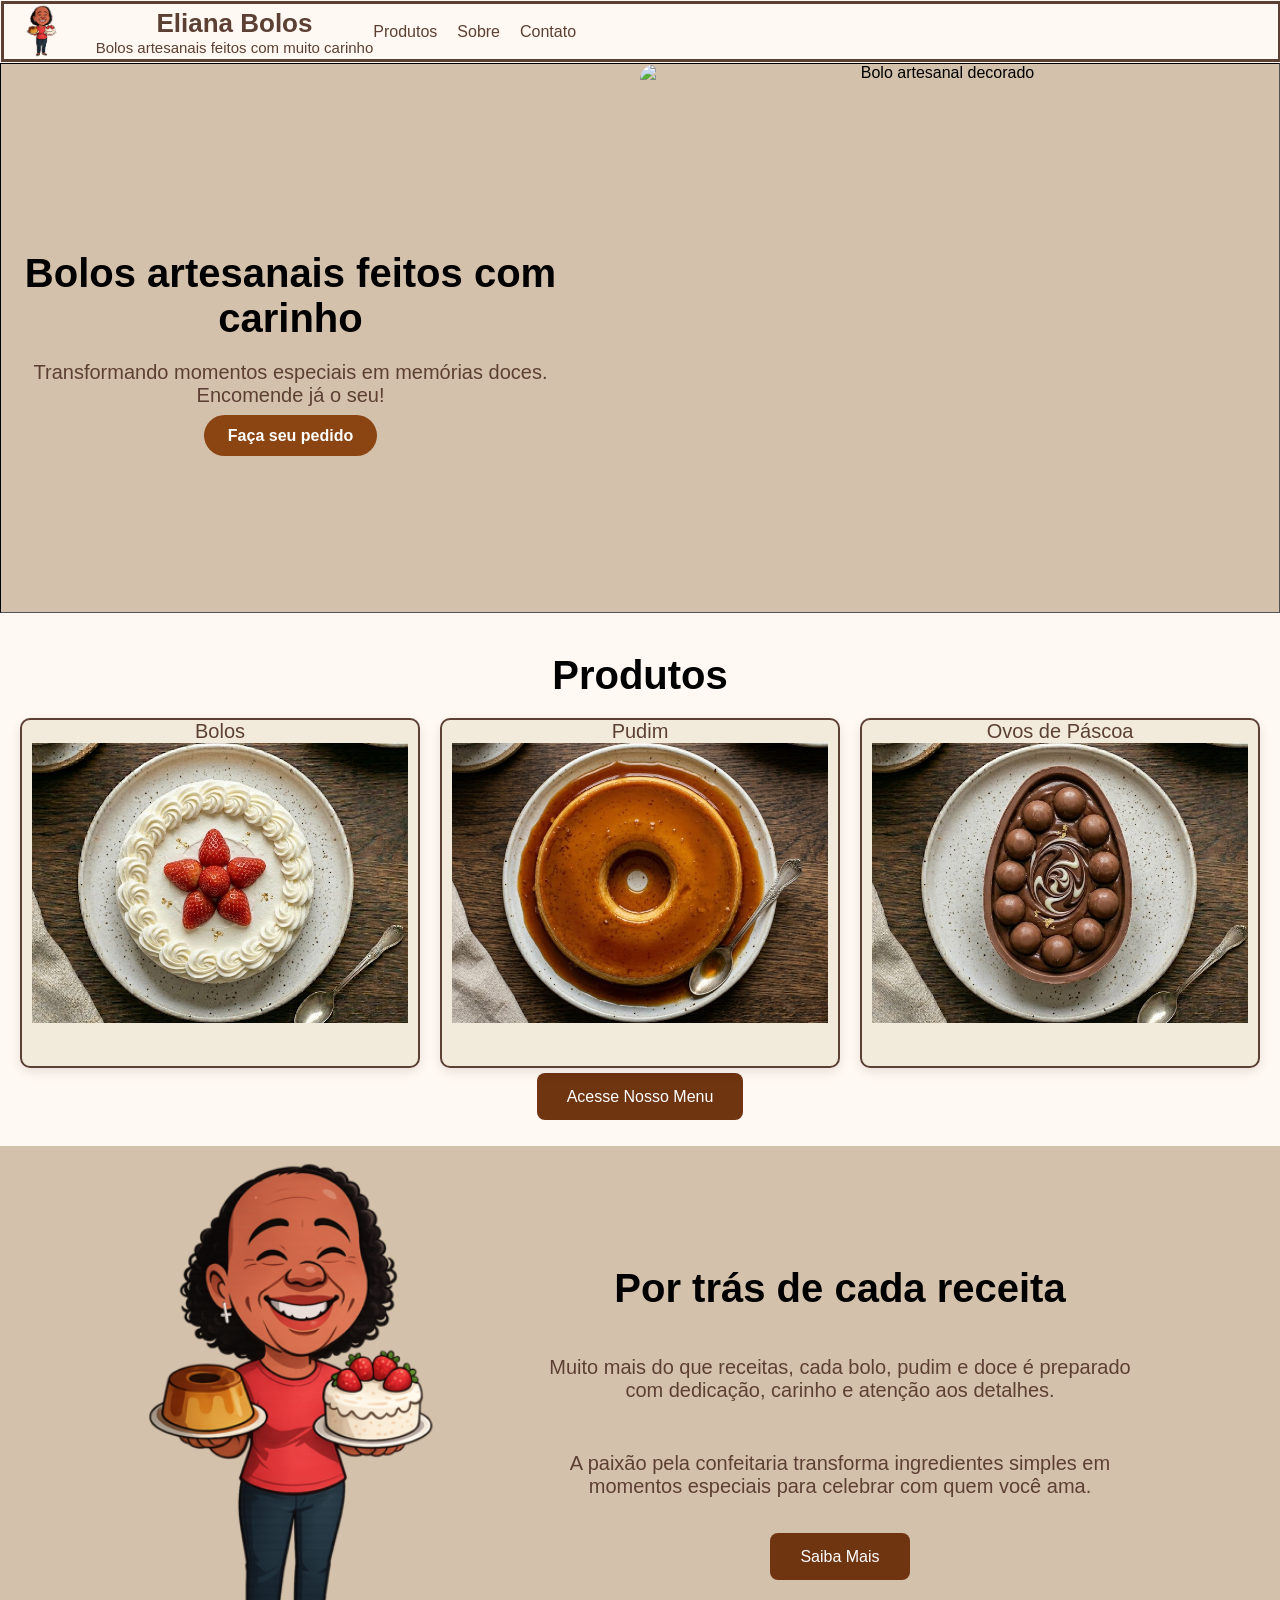
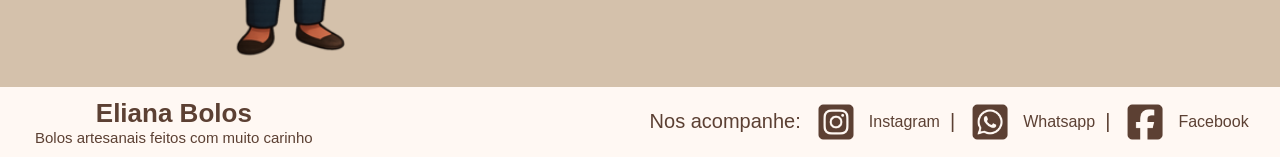
==== commit 89a370c1: "Correção de link e responsividade básica" ====
--- a/index.html
+++ b/index.html
@@ -12,18 +12,17 @@
                 <img class="img-logo" src="assets/imagens/logo-invertida.png">
                 <div class="logo-text">
                     <a href="index.html">
-                    <h1>Eliana Bolos</h1>
+                    <h1 id="h1-menu">Eliana Bolos</h1>
                     <p id="subtitulo-menu">Bolos artesanais feitos com muito carinho</p>
                     </a>
                 </div>
             </div>
 
             <div class="nav-links">
-
                 <ul>
-                    <li><a href="/produtos.html">Produtos</a></li>
-                    <li><a href="/sobre.html">Sobre</a></li>
-                    <li><a href="/contato.html">Contato</a></li>
+                    <li><a href="produtos.html">Produtos</a></li>
+                    <li><a href="sobre.html">Sobre</a></li>
+                    <li><a href="contato.html">Contato</a></li>
                 </ul>
 
             </div>
@@ -71,26 +70,27 @@
                     <img src="assets/imagens/ovo-pascoa.jpg">
                 </div>
             </div>
-            <a class="btn" href="/produtos.html">Acesse Nosso Menu</a>
+            <a class="btn" href="produtos.html">Acesse Nosso Menu</a>
         </div>
             
         <div class="sobre">
 
                 <img
-                    src="assets/imagens/logo-invertida.png"
-                    alt="Bolo artesanal decorado">
-
+                    src="assets/imagens/logo-invertida.png">
             <div class="sobre-text">
 
                 <h2>Por trás de cada receita</h2>
 
                 <p class="sobre-p">
                     Muito mais do que receitas, cada bolo, pudim e doce é preparado com dedicação, 
-                    carinho e atenção aos detalhes. A paixão pela confeitaria transforma ingredientes 
+                    carinho e atenção aos detalhes. 
+                </p>
+                <p id="sobrep2" class="sobre-p" style="padding-bottom: 50px;" >
+                    A paixão pela confeitaria transforma ingredientes 
                     simples em momentos especiais para celebrar com quem você ama.
                 </p>
 
-                <a class="btn" href="/sobre.html">Saiba Mais</a>
+                <a id="sobre-btn" class="btn" href="sobre.html">Saiba Mais</a>
         <div>
 
         </div>
@@ -106,7 +106,7 @@
             </div>
         <div class="acompanhe">
             <div class="redes-sociais">
-                <p>Nos acompanhe:</p>
+                <p id="nos-acompanhe-p">Nos acompanhe:</p>
                 <div class="link-rede">
                     <img src="assets/icons/insta.png">
                     <a href="https://www.instagram.com/elianajailton?igsh=ZmxlNzIwdDFndnB1">Instagram</a>
